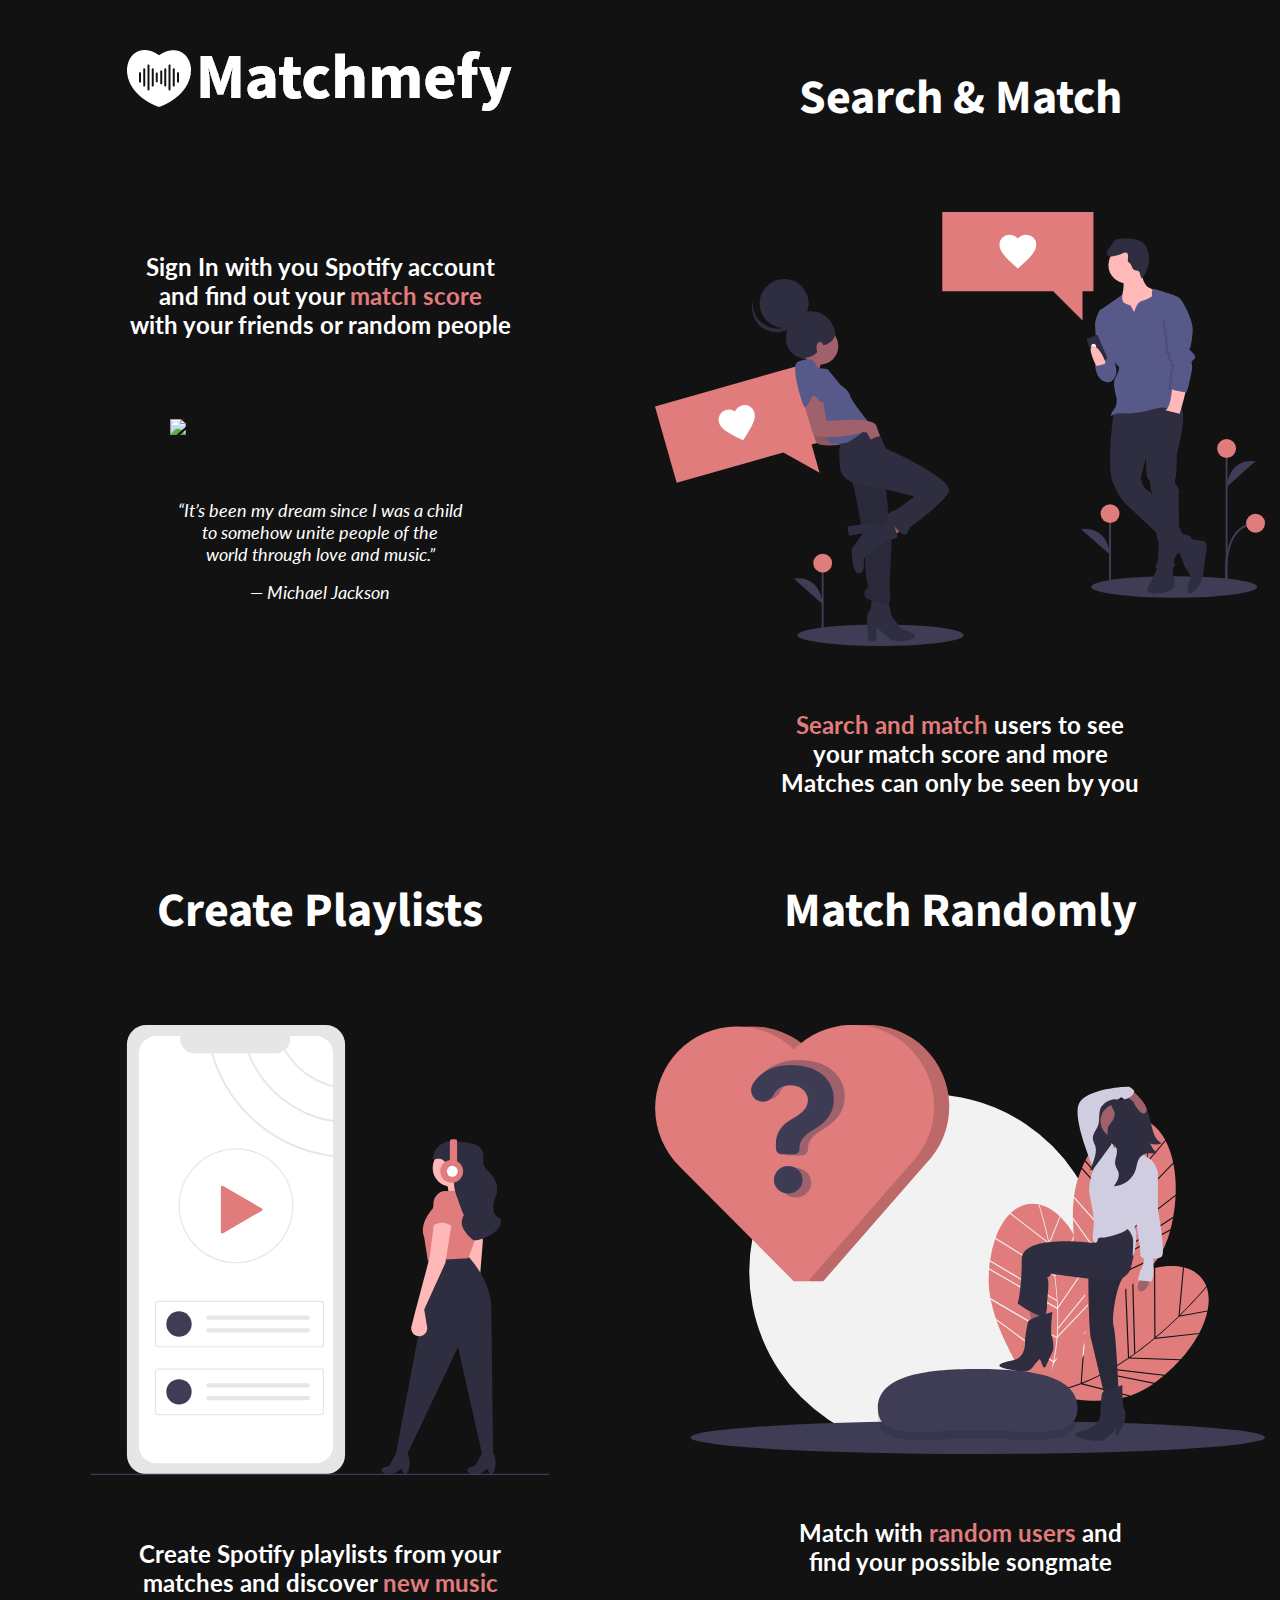
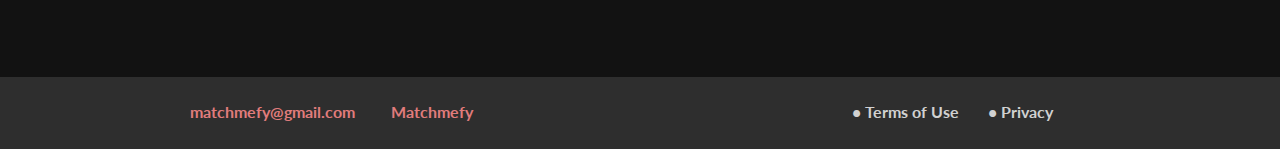
==== index.html @ de3789ec "Update index.html" ====
<!doctype html>
<html lang="en">
  <head>

    <script src="https://cmp.osano.com/Azyw3CSBMFW1b2fFB/d26f87c7-0325-4d3c-9d11-4f03127dcd93/osano.js"></script>

    <!-- Global site tag (gtag.js) - Google Analytics -->
    <script async src="https://www.googletagmanager.com/gtag/js?id=UA-178747788-1"></script>
    <script>
      window.dataLayer = window.dataLayer || [];
      function gtag(){dataLayer.push(arguments);}
      gtag('js', new Date());
      gtag('config', 'UA-178747788-1');
    </script>
    
    <!-- Required meta tags -->
    <meta charset="utf-8">
    <meta name="viewport" content="width=device-width, initial-scale=1, shrink-to-fit=no">
    
    <!-- Matchmefy style -->
    <link rel="stylesheet" href="styles.css">

    <script src="https://kit.fontawesome.com/d552808d0b.js" crossorigin="anonymous"></script>

    <link href="https://fonts.googleapis.com/css2?family=Source+Sans+Pro:wght@700&display=swap" rel="stylesheet">
    <link href="https://fonts.googleapis.com/css2?family=Lato:wght@700&display=swap" rel="stylesheet">

    <!-- Bootstrap CSS -->
    <link rel="stylesheet" href="https://stackpath.bootstrapcdn.com/bootstrap/4.5.2/css/bootstrap.min.css" integrity="sha384-JcKb8q3iqJ61gNV9KGb8thSsNjpSL0n8PARn9HuZOnIxN0hoP+VmmDGMN5t9UJ0Z" crossorigin="anonymous">
  </head>
  <body class="mainBody">   

    <div class="container-fluid">
        <div class="row">
            <div class="col-md-6 topPaddingSmall">
                <a href="#">
                    <img class="center-block" src="assets/Logo.png" alt="logo">
                </a>
                <p class="normalText topPaddingBig">
                    Sign In with you Spotify account<br>and find out your <span class="redSpan">match score </span> <br> with your friends or random people
                </p>
                <img class="topPadding center-block" style="width: 300px;" src="https://play.google.com/intl/en_us/badges/images/generic/en-play-badge.png">
                <p class="quoteText topPadding">“It’s been my dream since I was a child<br>to somehow unite people of the<br>world through love and music.”</p>
                <p class="quoteText">— Michael Jackson</p>
            </div>

            <div class="col-md-6 topPadding">
                <p class="titleText">
                    Search & Match
                </p>
                <img class="topPadding center-block" src="assets/search_match.svg"/>
                <p class="normalText topPadding">
                    <span class="redSpan">Search and match</span> users to see<br>your match score and more<br>Matches can only be seen by you
                </p>
            </div>

            <div class="col-md-6 topPadding bottomPadding">
                <p class="titleText">
                    Create Playlists
                </p>
                <img class="topPadding center-block" src="assets/create_playlists.svg"/>
                <p class="normalText topPadding">
                    Create Spotify playlists from your<br>matches and discover <span class="redSpan">new music</span>
                </p>
            </div>

            <div class="col-md-6 topPadding bottomPadding">
                <p class="titleText">
                    Match Randomly
                </p>
                <img class="topPadding center-block" src="assets/match_random.svg"/>
                <p class="normalText topPadding">
                    Match with <span class="redSpan">random users</span> and<br>find your possible songmate
                </p>
            </div>

            <div class="col-md-12 footer">
                <div class="col-md-6 textCenter">
                    <div class="col-md-3"></div>
                    <i class="far fa-envelope"></i><a class="footerText footerTextRightMargin" href="mailto:matchmefy@gmail.com">matchmefy@gmail.com</a>
                    <i class="fab fa-github"></i><a class="footerText" href="https://github.com/GhimpuLucianEduard">Matchmefy</a>
                </div>
                <div class="col-md-6 textCenter">
                    <a class="footerTextGray footerTextRightMargin" href="mailto:matchmefy@gmail.com">• Terms of Use</a>
                    <a class="footerTextGray" href="https://github.com/GhimpuLucianEduard">• Privacy</a>
                </div>
            </div>
        </div>
    </div>

    <script src="https://code.jquery.com/jquery-3.5.1.slim.min.js" integrity="sha384-DfXdz2htPH0lsSSs5nCTpuj/zy4C+OGpamoFVy38MVBnE+IbbVYUew+OrCXaRkfj" crossorigin="anonymous"></script>
    <script src="https://cdn.jsdelivr.net/npm/popper.js@1.16.1/dist/umd/popper.min.js" integrity="sha384-9/reFTGAW83EW2RDu2S0VKaIzap3H66lZH81PoYlFhbGU+6BZp6G7niu735Sk7lN" crossorigin="anonymous"></script>
    <script src="https://stackpath.bootstrapcdn.com/bootstrap/4.5.2/js/bootstrap.min.js" integrity="sha384-B4gt1jrGC7Jh4AgTPSdUtOBvfO8shuf57BaghqFfPlYxofvL8/KUEfYiJOMMV+rV" crossorigin="anonymous"></script>
  </body>
</html>
---- styles.css ----
:root {
    --bg-black: #121212;
    --pastel-red: #E07C7C;
    --pure-white: #FFFFFF;
    --footer-grey: #2E2E2E;
    --footer-text-grey: #D1D1D1;
}
/* Meta */

img {
    max-width: 100%;
    height: auto;
}

i {
    color: var(--pure-white);
    margin-right: 8px;
}

.mainBody {
    background-color: var(--bg-black);
}

.center-block {
    margin-left:auto;
    margin-right:auto;
    display:block;
}

.textCenter {
    text-align: center;
}

.footer {
    background-color: var(--footer-grey);
    padding-top: 24px;
    padding-bottom: 24px;
    margin: 0px;
    padding-right: 0px;
    padding-left: 0px;
    display: flex;
    align-items: center;
}

/* Texts */

.titleText {
    font-family: 'Source Sans Pro', sans-serif;
    color: var(--pure-white);
    text-align: center;
    font: normal normal bold 48px Source Sans Pro;
}

.normalText {
    font-family: 'Lato', sans-serif;
    color: var(--pure-white);
    text-align: center;
    font: normal normal bold 24px Lato;
}

.quoteText {
    font-family: 'Lato', sans-serif;
    color: var(--pure-white);
    text-align: center;
    font: normal normal italic 18px Lato;
}

.footerText {
    color: var(--pastel-red);
    font: normal normal bold 16px Lato;
    text-decoration:none;
}

.footerText:hover {
    color: var(--pastel-red);
}

.footerTextGray {
    color: var(--footer-text-grey);
    font: normal normal bold 16px Lato;
    text-decoration:none;
}

.footerTextGray:hover {
    color: var(--footer-text-grey);
}

.redSpan {
    color: var(--pastel-red);
}

/* Paddings */

.topPaddingSmall {
    padding-top: 32px;
}

.topPadding {
    padding-top: 64px
}

.topPaddingBig {
    padding-top: 128px
}

.bottomPadding {
    padding-bottom: 64px;
}

.footerTextRightMargin {
    margin-right: 24px;
}


@media only screen and (max-width: 600px) {
    /* Texts */
    
    .titleText {
        font-family: 'Source Sans Pro', sans-serif;
        color: var(--pure-white);
        text-align: center;
        font: normal normal bold 36px Source Sans Pro;
    }
    
    .normalText {
        font-family: 'Lato', sans-serif;
        color: var(--pure-white);
        text-align: center;
        font: normal normal bold 20px Lato;
    }
    
    .quoteText {
        font-family: 'Lato', sans-serif;
        color: var(--pure-white);
        text-align: center;
        font: normal normal italic 14px Lato;
    }
    
    .footerText {
        color: var(--pastel-red);
        font: normal normal bold 10px Lato;
        text-decoration:none;
    }
    
    .footerTextGray {
        color: var(--footer-text-grey);
        font: normal normal bold 10px Lato;
        text-decoration:none;
    }
    
    /* Paddings */
    
    .topPaddingSmall {
        padding-top: 16px;
    }
    
    .topPadding {
        padding-top: 32px
    }
    
    .topPaddingBig {
        padding-top: 64px
    }
    
    .bottomPadding {
        padding-bottom: 32px;
    }
}
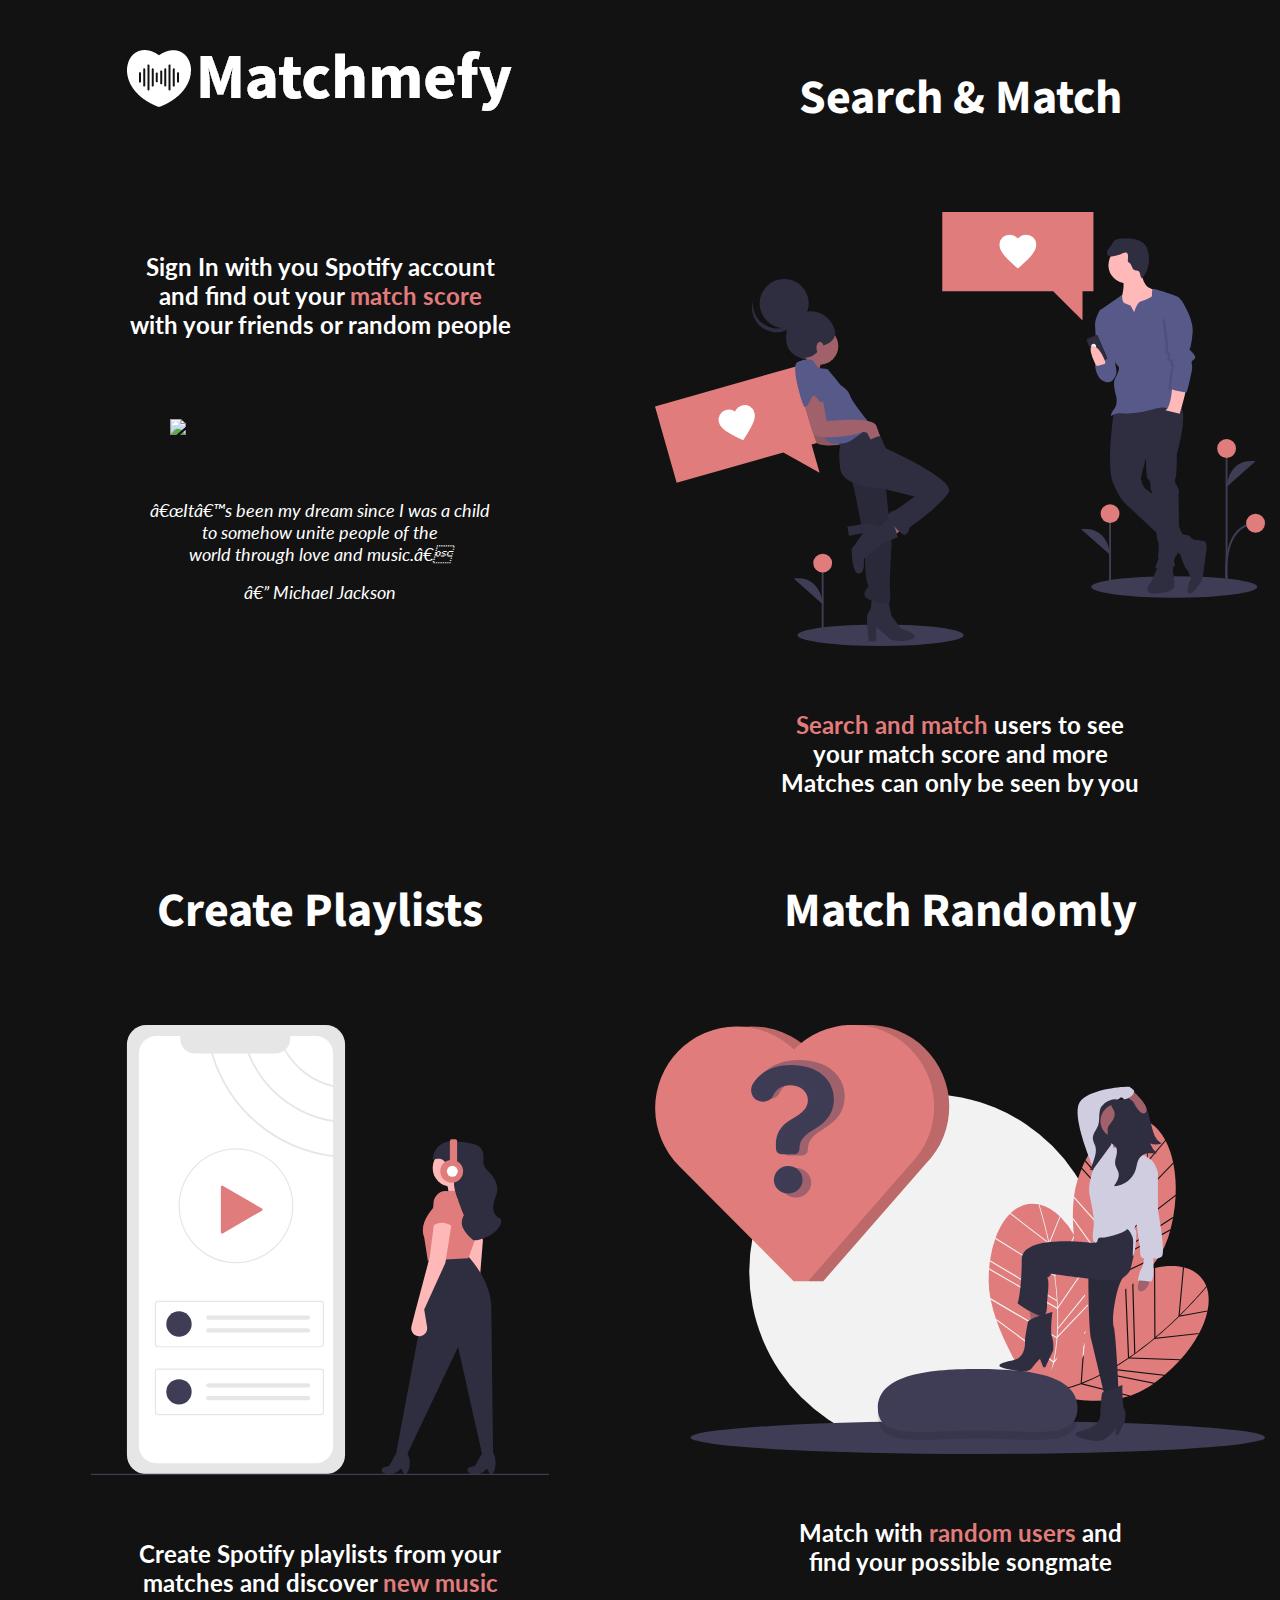
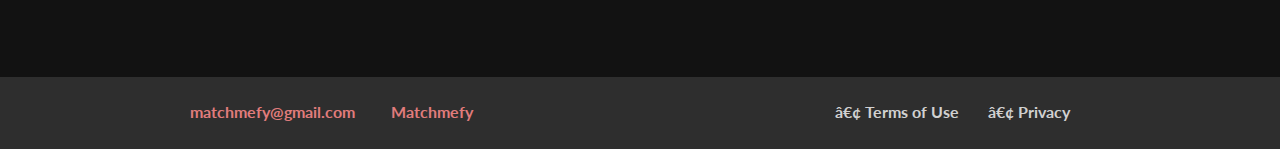
==== commit 3f9f4275: "Update index.html" ====
--- a/index.html
+++ b/index.html
@@ -1,22 +1,37 @@
 <!doctype html>
 <html lang="en">
-  <head>
 
-    <script src="https://cmp.osano.com/Azyw3CSBMFW1b2fFB/d26f87c7-0325-4d3c-9d11-4f03127dcd93/osano.js"></script>
+<head>
+        <!-- Start cookieyes banner -->
+        <script id="cookieyes" type="text/javascript" src="https://cdn-cookieyes.com/client_data/d0347f3e64ebb16a2ac24c27.js"></script>
+        <!-- End cookieyes banner --> 
+    <!-- Cookie Consent by https://www.FreePrivacyPolicy.com -->
+    <script type="text/javascript"
+        src="//www.freeprivacypolicy.com/public/cookie-consent/3.1.0/cookie-consent.js"></script>
+    <script type="text/javascript">
+        document.addEventListener('DOMContentLoaded', function () {
+            cookieconsent.run({ "notice_banner_type": "headline", "consent_type": "express", "palette": "dark", "language": "en", "website_name": "Matchmefy" });
+        });
+    </script>
 
-    <!-- Global site tag (gtag.js) - Google Analytics -->
-    <script async src="https://www.googletagmanager.com/gtag/js?id=UA-178747788-1"></script>
-    <script>
+    <!-- Google Analytics -->
+    <script type="text/plain" cookie-consent="tracking" async
+        src="https://www.googletagmanager.com/gtag/js?id=UA-178747788-1"></script>
+    <script type="text/plain" cookie-consent="tracking">
       window.dataLayer = window.dataLayer || [];
       function gtag(){dataLayer.push(arguments);}
       gtag('js', new Date());
       gtag('config', 'UA-178747788-1');
     </script>
-    
+    <!-- end of Google Analytics-->
+
+    <noscript>Cookie Consent by <a href="https://www.FreePrivacyPolicy.com/free-cookie-consent/"
+            rel="nofollow noopener">FreePrivacyPolicy.com</a></noscript>
+    <!-- End Cookie Consent -->
     <!-- Required meta tags -->
     <meta charset="utf-8">
     <meta name="viewport" content="width=device-width, initial-scale=1, shrink-to-fit=no">
-    
+
     <!-- Matchmefy style -->
     <link rel="stylesheet" href="styles.css">
 
@@ -26,9 +41,11 @@
     <link href="https://fonts.googleapis.com/css2?family=Lato:wght@700&display=swap" rel="stylesheet">
 
     <!-- Bootstrap CSS -->
-    <link rel="stylesheet" href="https://stackpath.bootstrapcdn.com/bootstrap/4.5.2/css/bootstrap.min.css" integrity="sha384-JcKb8q3iqJ61gNV9KGb8thSsNjpSL0n8PARn9HuZOnIxN0hoP+VmmDGMN5t9UJ0Z" crossorigin="anonymous">
-  </head>
-  <body class="mainBody">   
+    <link rel="stylesheet" href="https://stackpath.bootstrapcdn.com/bootstrap/4.5.2/css/bootstrap.min.css"
+        integrity="sha384-JcKb8q3iqJ61gNV9KGb8thSsNjpSL0n8PARn9HuZOnIxN0hoP+VmmDGMN5t9UJ0Z" crossorigin="anonymous">
+</head>
+
+<body class="mainBody">
 
     <div class="container-fluid">
         <div class="row">
@@ -37,10 +54,13 @@
                     <img class="center-block" src="assets/Logo.png" alt="logo">
                 </a>
                 <p class="normalText topPaddingBig">
-                    Sign In with you Spotify account<br>and find out your <span class="redSpan">match score </span> <br> with your friends or random people
+                    Sign In with you Spotify account<br>and find out your <span class="redSpan">match score </span> <br>
+                    with your friends or random people
                 </p>
-                <img class="topPadding center-block" style="width: 300px;" src="https://play.google.com/intl/en_us/badges/images/generic/en-play-badge.png">
-                <p class="quoteText topPadding">“It’s been my dream since I was a child<br>to somehow unite people of the<br>world through love and music.”</p>
+                <img class="topPadding center-block" style="width: 300px;"
+                    src="https://play.google.com/intl/en_us/badges/images/generic/en-play-badge.png">
+                <p class="quoteText topPadding">“It’s been my dream since I was a child<br>to somehow unite people of
+                    the<br>world through love and music.”</p>
                 <p class="quoteText">— Michael Jackson</p>
             </div>
 
@@ -48,9 +68,10 @@
                 <p class="titleText">
                     Search & Match
                 </p>
-                <img class="topPadding center-block" src="assets/search_match.svg"/>
+                <img class="topPadding center-block" src="assets/search_match.svg" />
                 <p class="normalText topPadding">
-                    <span class="redSpan">Search and match</span> users to see<br>your match score and more<br>Matches can only be seen by you
+                    <span class="redSpan">Search and match</span> users to see<br>your match score and more<br>Matches
+                    can only be seen by you
                 </p>
             </div>
 
@@ -58,7 +79,7 @@
                 <p class="titleText">
                     Create Playlists
                 </p>
-                <img class="topPadding center-block" src="assets/create_playlists.svg"/>
+                <img class="topPadding center-block" src="assets/create_playlists.svg" />
                 <p class="normalText topPadding">
                     Create Spotify playlists from your<br>matches and discover <span class="redSpan">new music</span>
                 </p>
@@ -68,7 +89,7 @@
                 <p class="titleText">
                     Match Randomly
                 </p>
-                <img class="topPadding center-block" src="assets/match_random.svg"/>
+                <img class="topPadding center-block" src="assets/match_random.svg" />
                 <p class="normalText topPadding">
                     Match with <span class="redSpan">random users</span> and<br>find your possible songmate
                 </p>
@@ -77,8 +98,10 @@
             <div class="col-md-12 footer">
                 <div class="col-md-6 textCenter">
                     <div class="col-md-3"></div>
-                    <i class="far fa-envelope"></i><a class="footerText footerTextRightMargin" href="mailto:matchmefy@gmail.com">matchmefy@gmail.com</a>
-                    <i class="fab fa-github"></i><a class="footerText" href="https://github.com/GhimpuLucianEduard">Matchmefy</a>
+                    <i class="far fa-envelope"></i><a class="footerText footerTextRightMargin"
+                        href="mailto:matchmefy@gmail.com">matchmefy@gmail.com</a>
+                    <i class="fab fa-github"></i><a class="footerText"
+                        href="https://github.com/GhimpuLucianEduard">Matchmefy</a>
                 </div>
                 <div class="col-md-6 textCenter">
                     <a class="footerTextGray footerTextRightMargin" href="mailto:matchmefy@gmail.com">• Terms of Use</a>
@@ -88,8 +111,15 @@
         </div>
     </div>
 
-    <script src="https://code.jquery.com/jquery-3.5.1.slim.min.js" integrity="sha384-DfXdz2htPH0lsSSs5nCTpuj/zy4C+OGpamoFVy38MVBnE+IbbVYUew+OrCXaRkfj" crossorigin="anonymous"></script>
-    <script src="https://cdn.jsdelivr.net/npm/popper.js@1.16.1/dist/umd/popper.min.js" integrity="sha384-9/reFTGAW83EW2RDu2S0VKaIzap3H66lZH81PoYlFhbGU+6BZp6G7niu735Sk7lN" crossorigin="anonymous"></script>
-    <script src="https://stackpath.bootstrapcdn.com/bootstrap/4.5.2/js/bootstrap.min.js" integrity="sha384-B4gt1jrGC7Jh4AgTPSdUtOBvfO8shuf57BaghqFfPlYxofvL8/KUEfYiJOMMV+rV" crossorigin="anonymous"></script>
-  </body>
-</html>
+    <script src="https://code.jquery.com/jquery-3.5.1.slim.min.js"
+        integrity="sha384-DfXdz2htPH0lsSSs5nCTpuj/zy4C+OGpamoFVy38MVBnE+IbbVYUew+OrCXaRkfj"
+        crossorigin="anonymous"></script>
+    <script src="https://cdn.jsdelivr.net/npm/popper.js@1.16.1/dist/umd/popper.min.js"
+        integrity="sha384-9/reFTGAW83EW2RDu2S0VKaIzap3H66lZH81PoYlFhbGU+6BZp6G7niu735Sk7lN"
+        crossorigin="anonymous"></script>
+    <script src="https://stackpath.bootstrapcdn.com/bootstrap/4.5.2/js/bootstrap.min.js"
+        integrity="sha384-B4gt1jrGC7Jh4AgTPSdUtOBvfO8shuf57BaghqFfPlYxofvL8/KUEfYiJOMMV+rV"
+        crossorigin="anonymous"></script>
+</body>
+
+</html>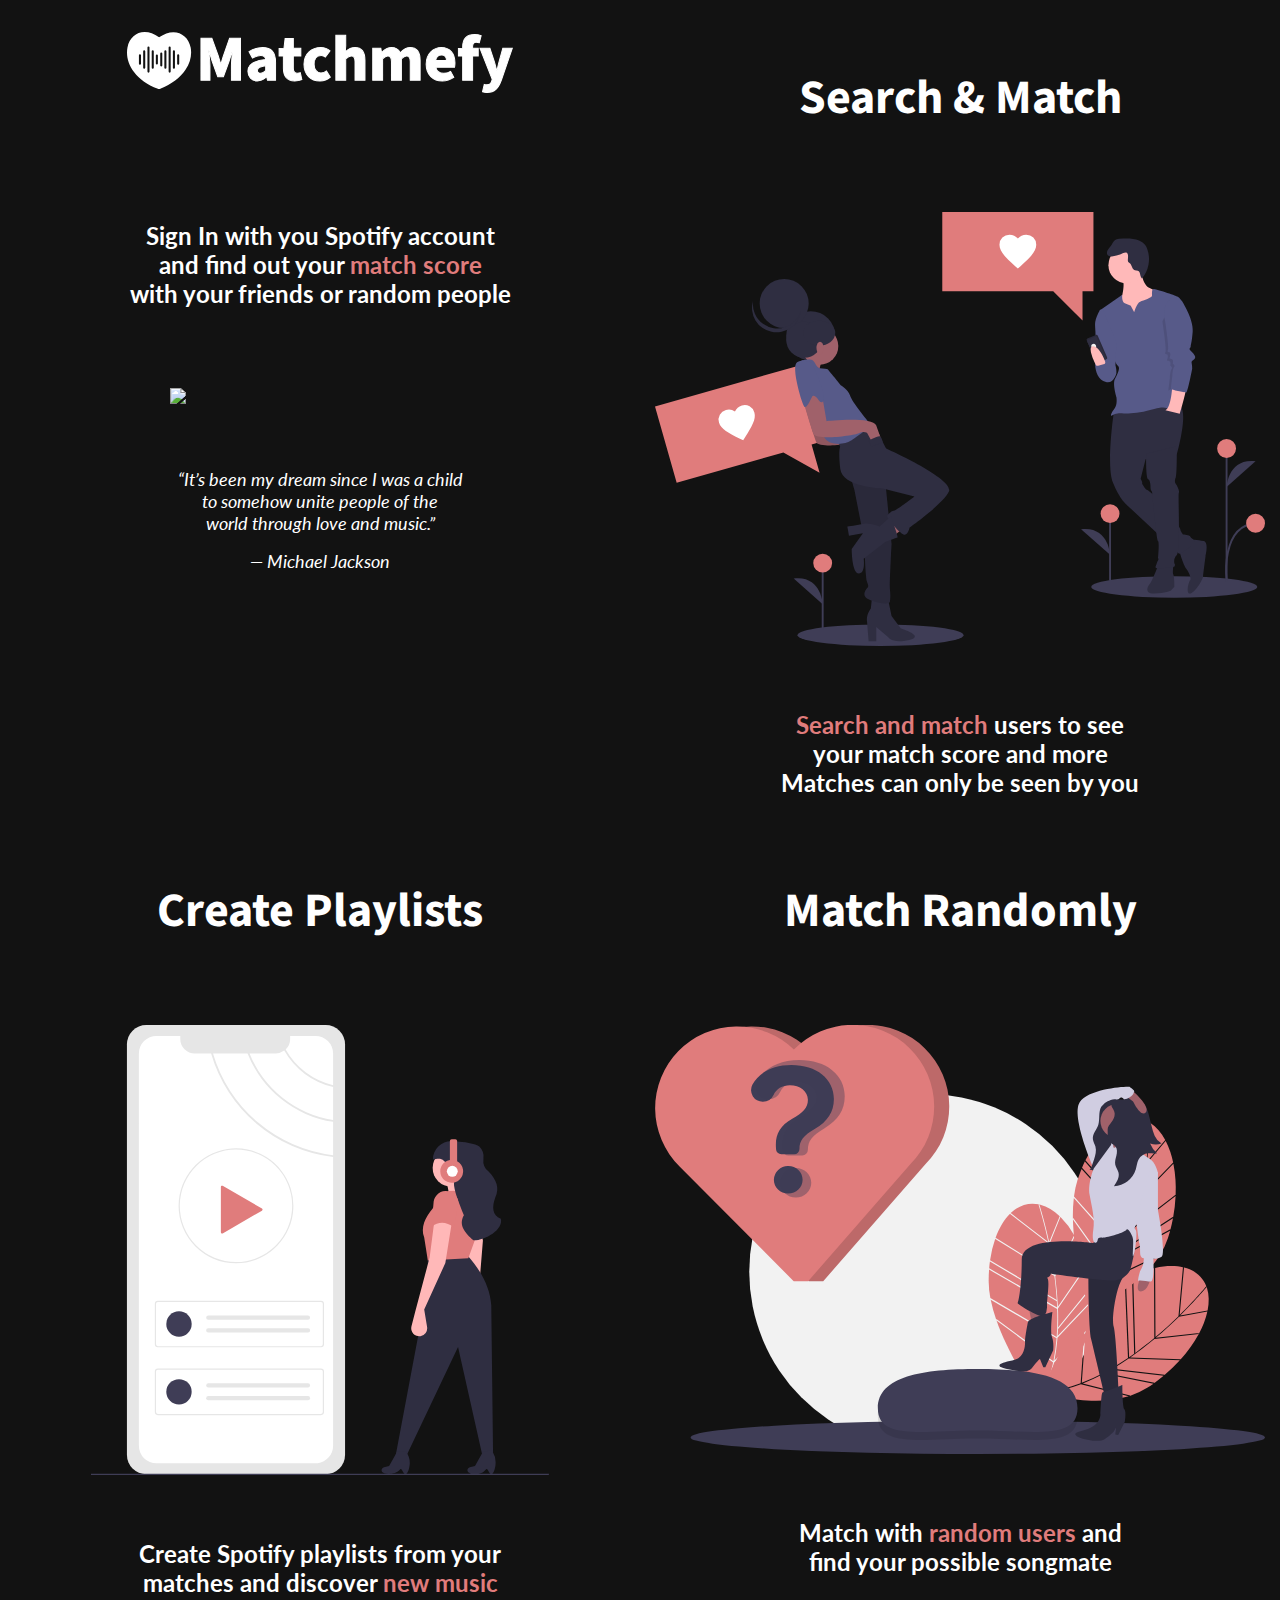
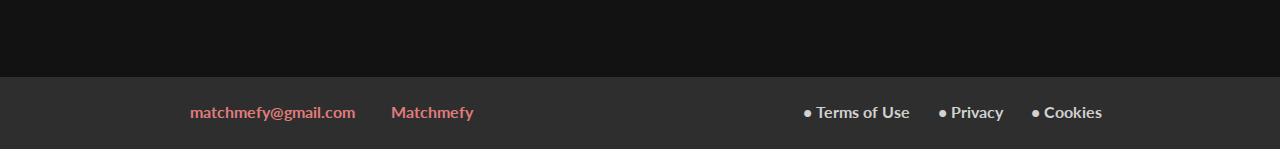
==== commit 151381d9: "cookies + policies" ====
--- a/index.html
+++ b/index.html
@@ -2,32 +2,17 @@
 <html lang="en">
 
 <head>
-        <!-- Start cookieyes banner -->
-        <script id="cookieyes" type="text/javascript" src="https://cdn-cookieyes.com/client_data/d0347f3e64ebb16a2ac24c27.js"></script>
-        <!-- End cookieyes banner --> 
-    <!-- Cookie Consent by https://www.FreePrivacyPolicy.com -->
-    <script type="text/javascript"
-        src="//www.freeprivacypolicy.com/public/cookie-consent/3.1.0/cookie-consent.js"></script>
-    <script type="text/javascript">
-        document.addEventListener('DOMContentLoaded', function () {
-            cookieconsent.run({ "notice_banner_type": "headline", "consent_type": "express", "palette": "dark", "language": "en", "website_name": "Matchmefy" });
-        });
+
+    <!-- Google Analytics -->
+    <script async src="https://www.googletagmanager.com/gtag/js?id=UA-178747788-1"></script>
+    <script>
+        gtagId = 'UA-178747788-1';
+        window['ga-disable-' + gtagId] = true;
+        window.dataLayer = window.dataLayer || [];
+        function gtag() { dataLayer.push(arguments); }
+        gtag('js', new Date());
     </script>
 
-    <!-- Google Analytics -->
-    <script type="text/plain" cookie-consent="tracking" async
-        src="https://www.googletagmanager.com/gtag/js?id=UA-178747788-1"></script>
-    <script type="text/plain" cookie-consent="tracking">
-      window.dataLayer = window.dataLayer || [];
-      function gtag(){dataLayer.push(arguments);}
-      gtag('js', new Date());
-      gtag('config', 'UA-178747788-1');
-    </script>
-    <!-- end of Google Analytics-->
-
-    <noscript>Cookie Consent by <a href="https://www.FreePrivacyPolicy.com/free-cookie-consent/"
-            rel="nofollow noopener">FreePrivacyPolicy.com</a></noscript>
-    <!-- End Cookie Consent -->
     <!-- Required meta tags -->
     <meta charset="utf-8">
     <meta name="viewport" content="width=device-width, initial-scale=1, shrink-to-fit=no">
@@ -35,10 +20,19 @@
     <!-- Matchmefy style -->
     <link rel="stylesheet" href="styles.css">
 
+    <!-- jquery -->
+    <script src="https://code.jquery.com/jquery-3.5.1.slim.min.js"
+        integrity="sha384-DfXdz2htPH0lsSSs5nCTpuj/zy4C+OGpamoFVy38MVBnE+IbbVYUew+OrCXaRkfj"
+        crossorigin="anonymous"></script>
+
+    <!-- Matchmefy script -->
+    <script src="script.js?1500"></script>
+    
+    <!-- fonts -->
     <script src="https://kit.fontawesome.com/d552808d0b.js" crossorigin="anonymous"></script>
-
     <link href="https://fonts.googleapis.com/css2?family=Source+Sans+Pro:wght@700&display=swap" rel="stylesheet">
     <link href="https://fonts.googleapis.com/css2?family=Lato:wght@700&display=swap" rel="stylesheet">
+    <link href="https://fonts.googleapis.com/css2?family=Lato&display=swap" rel="stylesheet">
 
     <!-- Bootstrap CSS -->
     <link rel="stylesheet" href="https://stackpath.bootstrapcdn.com/bootstrap/4.5.2/css/bootstrap.min.css"
@@ -47,17 +41,28 @@
 
 <body class="mainBody">
 
+    <div id="cookieBanner" class="alert fade cookieBanner fixed-top" role="alert">
+        <span class="cookieBannerText">We use cookies to optimize site functionality and give you the best possible
+            experience <a href="#" class="cookieBannerLink">Learn more</a> </span>
+        <div class="float-right">
+            <button id="reject" type="button" data-dismiss="alert"
+                class="btn btn-flat cookieBannerReject btn-sm">Reject</button>
+            <button id="accept" type="button" data-dismiss="alert"
+                class="btn btn-primary cookieBannerAccept btn-sm">Accept</button>
+        </div>
+    </div>
+
     <div class="container-fluid">
         <div class="row">
             <div class="col-md-6 topPaddingSmall">
                 <a href="#">
-                    <img class="center-block" src="assets/Logo.png" alt="logo">
+                    <img class="center-block" src="assets/Logo_svg.svg" alt="logo">
                 </a>
                 <p class="normalText topPaddingBig">
                     Sign In with you Spotify account<br>and find out your <span class="redSpan">match score </span> <br>
                     with your friends or random people
                 </p>
-                <img class="topPadding center-block" style="width: 300px;"
+                <img id="googlePlay" class="topPadding center-block" style="width: 300px;"
                     src="https://play.google.com/intl/en_us/badges/images/generic/en-play-badge.png">
                 <p class="quoteText topPadding">“It’s been my dream since I was a child<br>to somehow unite people of
                     the<br>world through love and music.”</p>
@@ -97,23 +102,21 @@
 
             <div class="col-md-12 footer">
                 <div class="col-md-6 textCenter">
-                    <div class="col-md-3"></div>
-                    <i class="far fa-envelope"></i><a class="footerText footerTextRightMargin"
-                        href="mailto:matchmefy@gmail.com">matchmefy@gmail.com</a>
-                    <i class="fab fa-github"></i><a class="footerText"
-                        href="https://github.com/GhimpuLucianEduard">Matchmefy</a>
+                    <div class="col-md-3 "></div>
+                    <a class="footerText footerTextRightMargin noWrap"
+                        href="mailto:matchmefy@gmail.com"><i class="far fa-envelope"></i> matchmefy@gmail.com</a>
+                    <a class="footerText noWrap" 
+                        href="https://github.com/GhimpuLucianEduard"><i class="fab fa-github"></i>Matchmefy</a>
                 </div>
                 <div class="col-md-6 textCenter">
-                    <a class="footerTextGray footerTextRightMargin" href="mailto:matchmefy@gmail.com">• Terms of Use</a>
-                    <a class="footerTextGray" href="https://github.com/GhimpuLucianEduard">• Privacy</a>
+                    <a class="footerTextGray footerTextRightMargin noWrap" href="web-terms.html">• Terms of Use</a>
+                    <a class="footerTextGray footerTextRightMargin noWrap" href="web-privacy.html">• Privacy</a>
+                    <a class="footerTextGray noWrap" href="web-cookies.html">• Cookies</a>
                 </div>
             </div>
         </div>
     </div>
 
-    <script src="https://code.jquery.com/jquery-3.5.1.slim.min.js"
-        integrity="sha384-DfXdz2htPH0lsSSs5nCTpuj/zy4C+OGpamoFVy38MVBnE+IbbVYUew+OrCXaRkfj"
-        crossorigin="anonymous"></script>
     <script src="https://cdn.jsdelivr.net/npm/popper.js@1.16.1/dist/umd/popper.min.js"
         integrity="sha384-9/reFTGAW83EW2RDu2S0VKaIzap3H66lZH81PoYlFhbGU+6BZp6G7niu735Sk7lN"
         crossorigin="anonymous"></script>
--- a/styles.css
+++ b/styles.css
@@ -42,10 +42,22 @@
     align-items: center;
 }
 
+.btn {
+    font: normal normal normal 16px Lato;
+}
+
+.btn:focus, .btn:active {
+    outline: none !important;
+    box-shadow: none !important;
+}
+
+ul li {
+    display:inline;
+}
+
 /* Texts */
 
 .titleText {
-    font-family: 'Source Sans Pro', sans-serif;
     color: var(--pure-white);
     text-align: center;
     font: normal normal bold 48px Source Sans Pro;
@@ -89,6 +101,44 @@
     color: var(--pastel-red);
 }
 
+.noWrap {
+    white-space: nowrap;
+    float: none;
+}
+
+/* Cookie banner */
+
+.cookieBanner {
+    background-color: var(--footer-grey);
+}
+
+.cookieBannerText {
+    color: var(--pure-white);
+    font: normal normal normal 16px Lato;
+    text-decoration:none;
+}
+
+.cookieBannerLink {
+    color: var(--pastel-red);
+    font: normal normal bold 16px Lato;
+    text-decoration:none;
+}
+
+.cookieBannerLink:hover {
+    color: var(--pastel-red);
+}
+
+.cookieBannerAccept {
+    background-color: var(--pastel-red) !important;
+    outline-color: var(--pastel-red) !important;
+    border-color: var(--pastel-red) !important;
+}
+
+.cookieBannerReject {
+    color: var(--pure-white) !important;
+    margin-right: 12px;
+}
+
 /* Paddings */
 
 .topPaddingSmall {
@@ -113,6 +163,13 @@
 
 
 @media only screen and (max-width: 600px) {
+    /* Meta */
+
+    .btn {
+        font: normal normal normal 10px Lato;
+        font-size: 10px !important;
+    }
+
     /* Texts */
     
     .titleText {
@@ -147,6 +204,29 @@
         font: normal normal bold 10px Lato;
         text-decoration:none;
     }
+
+    /* Cookie banner */
+
+    .cookieBannerText {
+        color: var(--pure-white);
+        font: normal normal bold 10px Lato;
+        text-decoration:none;
+    }
+
+    .cookieBannerLink {
+        color: var(--pastel-red);
+        font: normal normal bold 10px Lato;
+        text-decoration:none;
+    }
+    
+    .cookieBannerLink:hover {
+        color: var(--pastel-red);
+    }
+
+    .cookieBannerReject {
+        color: var(--pure-white) !important;
+        margin-right: 6px;
+    }    
     
     /* Paddings */
     
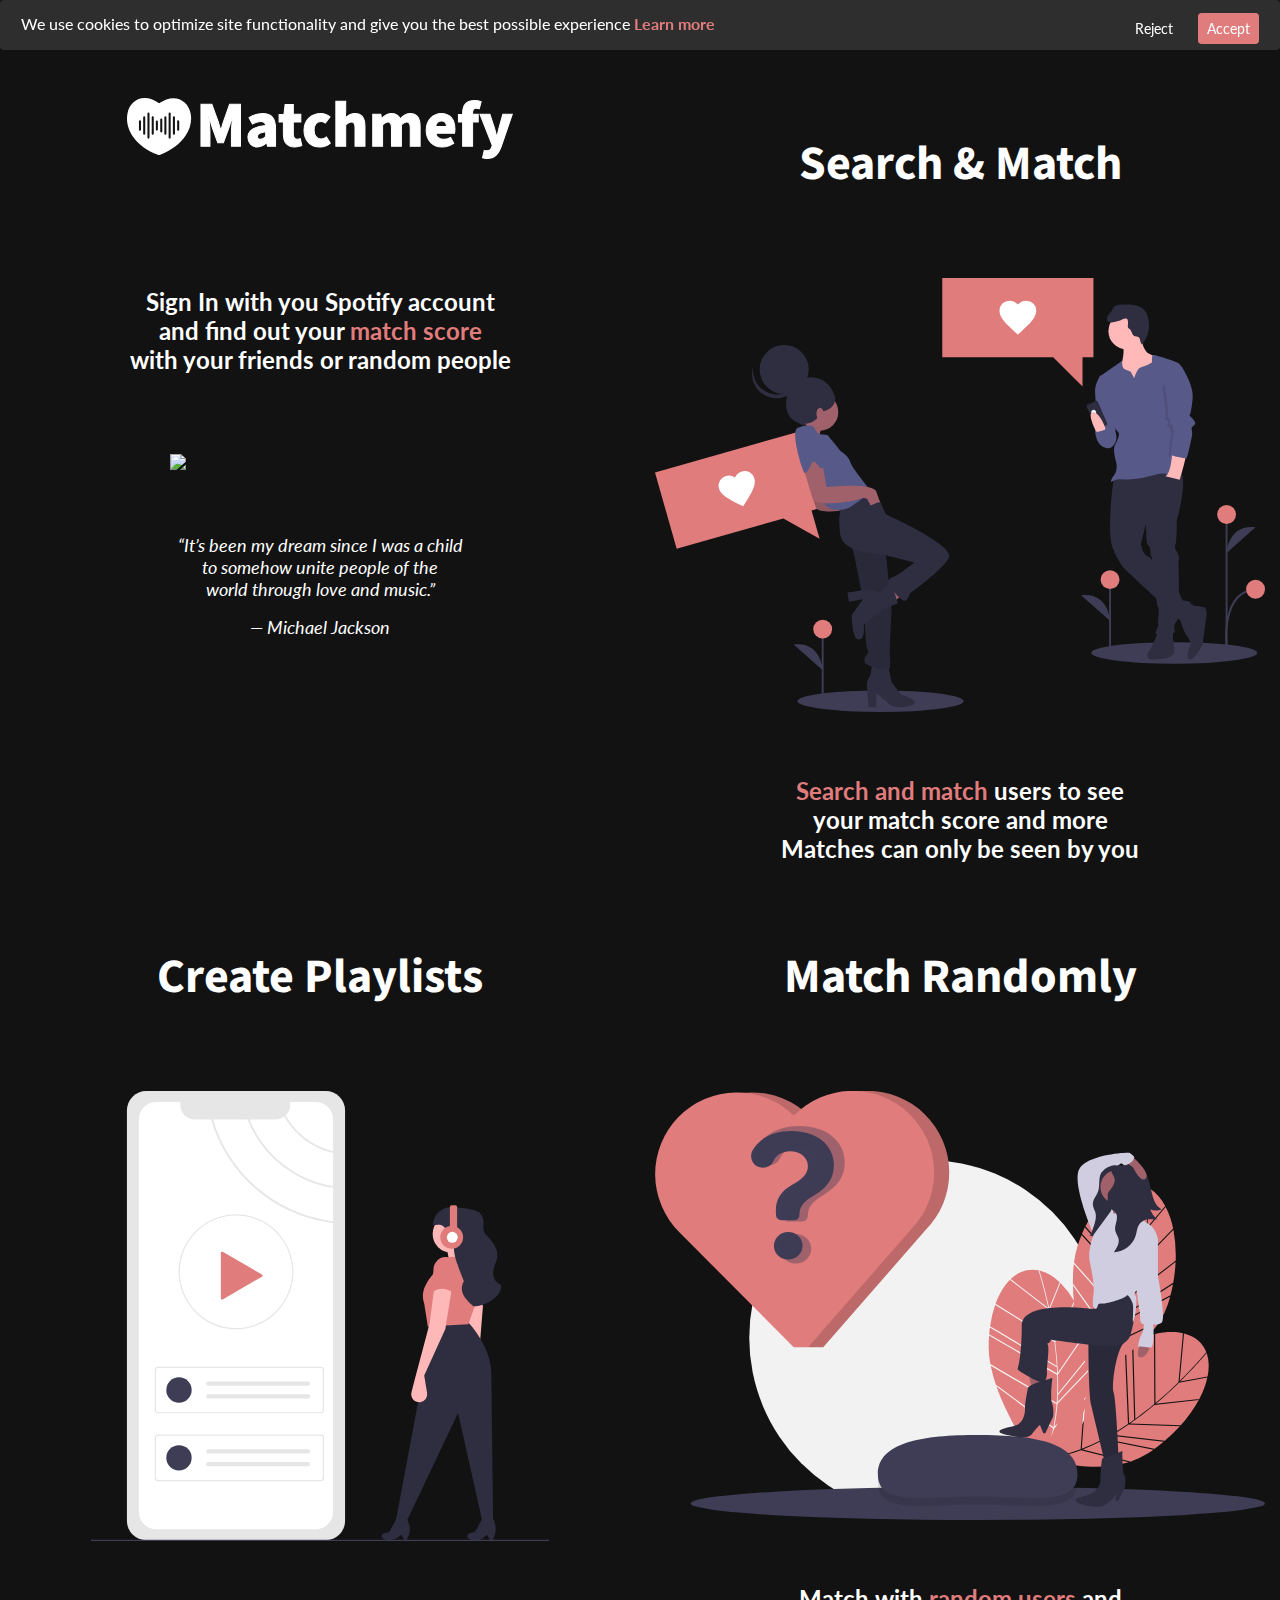
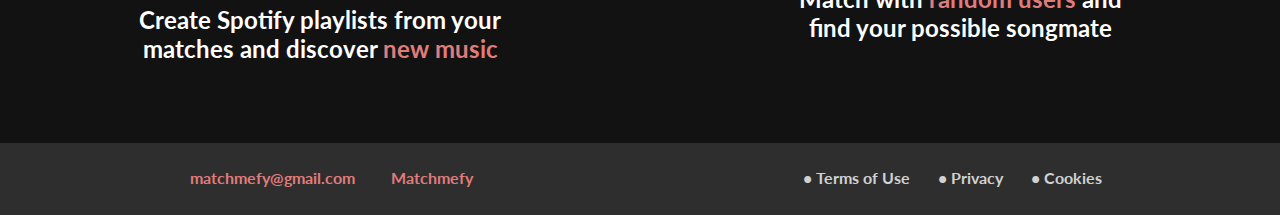
==== commit 8f46130e: "slide animation" ====
--- a/index.html
+++ b/index.html
@@ -21,9 +21,7 @@
     <link rel="stylesheet" href="styles.css">
 
     <!-- jquery -->
-    <script src="https://code.jquery.com/jquery-3.5.1.slim.min.js"
-        integrity="sha384-DfXdz2htPH0lsSSs5nCTpuj/zy4C+OGpamoFVy38MVBnE+IbbVYUew+OrCXaRkfj"
-        crossorigin="anonymous"></script>
+    <script src="https://ajax.googleapis.com/ajax/libs/jquery/3.5.1/jquery.min.js"></script>
 
     <!-- Matchmefy script -->
     <script src="script.js?1500"></script>
@@ -41,13 +39,13 @@
 
 <body class="mainBody">
 
-    <div id="cookieBanner" class="alert fade cookieBanner fixed-top" role="alert">
+    <div id="cookieBanner" class="alert cookieBanner sticky-top" role="alert">
         <span class="cookieBannerText">We use cookies to optimize site functionality and give you the best possible
-            experience <a href="#" class="cookieBannerLink">Learn more</a> </span>
+            experience <a href="web-cookies.html" class="cookieBannerLink">Learn more</a> </span>
         <div class="float-right">
-            <button id="reject" type="button" data-dismiss="alert"
+            <button id="reject" type="button" 
                 class="btn btn-flat cookieBannerReject btn-sm">Reject</button>
-            <button id="accept" type="button" data-dismiss="alert"
+            <button id="accept" type="button" 
                 class="btn btn-primary cookieBannerAccept btn-sm">Accept</button>
         </div>
     </div>
@@ -106,7 +104,7 @@
                     <a class="footerText footerTextRightMargin noWrap"
                         href="mailto:matchmefy@gmail.com"><i class="far fa-envelope"></i> matchmefy@gmail.com</a>
                     <a class="footerText noWrap" 
-                        href="https://github.com/GhimpuLucianEduard"><i class="fab fa-github"></i>Matchmefy</a>
+                        href="https://github.com/GhimpuLucianEduard/Matchmefy"><i class="fab fa-github"></i>Matchmefy</a>
                 </div>
                 <div class="col-md-6 textCenter">
                     <a class="footerTextGray footerTextRightMargin noWrap" href="web-terms.html">• Terms of Use</a>
--- a/styles.css
+++ b/styles.css
@@ -110,6 +110,7 @@
 
 .cookieBanner {
     background-color: var(--footer-grey);
+    display: none;
 }
 
 .cookieBannerText {
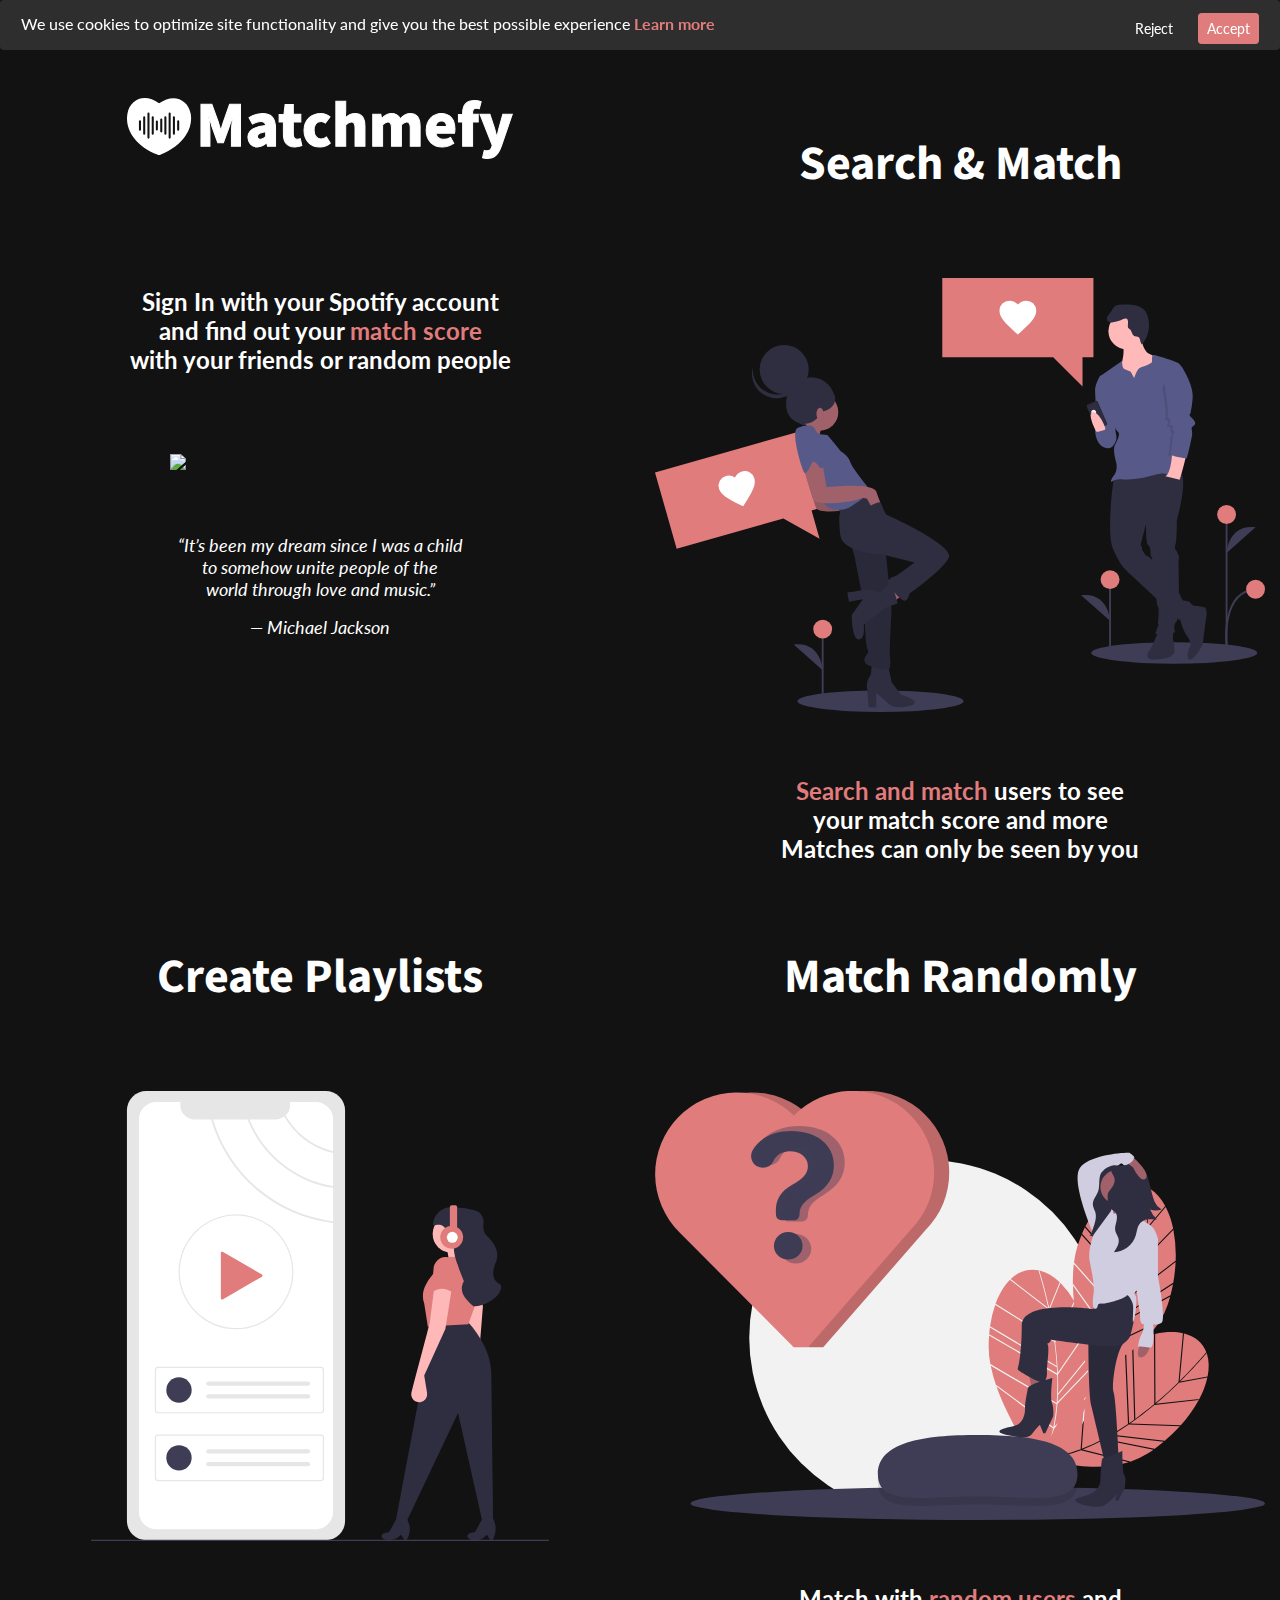
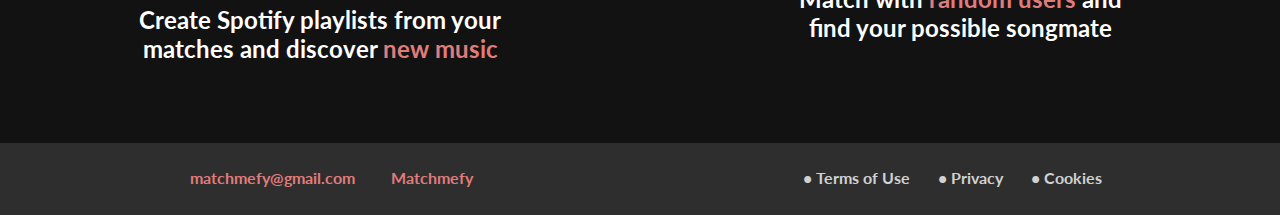
==== commit f9760309: "typo" ====
--- a/index.html
+++ b/index.html
@@ -2,7 +2,17 @@
 <html lang="en">
 
 <head>
-
+    <!-- Required meta tags -->
+    <meta charset="utf-8">
+    <meta name="viewport" content="width=device-width, initial-scale=1, shrink-to-fit=no">
+    <title>Matchmefy</title>
+    <link rel="apple-touch-icon" sizes="180x180" href="favicons/apple-touch-icon.png">
+    <link rel="icon" type="image/png" sizes="32x32" href="favicons/favicon-32x32.png">
+    <link rel="icon" type="image/png" sizes="16x16" href="favicons/favicon-16x16.png">
+    <link rel="manifest" href="favicons/site.webmanifest">
+    <link rel="mask-icon" href="favicons/safari-pinned-tab.svg" color="#121212">
+    <meta name="msapplication-TileColor" content="#ffffff">
+    <meta name="theme-color" content="#ffffff">
     <!-- Google Analytics -->
     <script async src="https://www.googletagmanager.com/gtag/js?id=UA-178747788-1"></script>
     <script>
@@ -13,10 +23,6 @@
         gtag('js', new Date());
     </script>
 
-    <!-- Required meta tags -->
-    <meta charset="utf-8">
-    <meta name="viewport" content="width=device-width, initial-scale=1, shrink-to-fit=no">
-
     <!-- Matchmefy style -->
     <link rel="stylesheet" href="styles.css">
 
@@ -25,7 +31,7 @@
 
     <!-- Matchmefy script -->
     <script src="script.js?1500"></script>
-    
+
     <!-- fonts -->
     <script src="https://kit.fontawesome.com/d552808d0b.js" crossorigin="anonymous"></script>
     <link href="https://fonts.googleapis.com/css2?family=Source+Sans+Pro:wght@700&display=swap" rel="stylesheet">
@@ -43,10 +49,8 @@
         <span class="cookieBannerText">We use cookies to optimize site functionality and give you the best possible
             experience <a href="web-cookies.html" class="cookieBannerLink">Learn more</a> </span>
         <div class="float-right">
-            <button id="reject" type="button" 
-                class="btn btn-flat cookieBannerReject btn-sm">Reject</button>
-            <button id="accept" type="button" 
-                class="btn btn-primary cookieBannerAccept btn-sm">Accept</button>
+            <button id="reject" type="button" class="btn btn-flat cookieBannerReject btn-sm">Reject</button>
+            <button id="accept" type="button" class="btn btn-primary cookieBannerAccept btn-sm">Accept</button>
         </div>
     </div>
 
@@ -57,7 +61,7 @@
                     <img class="center-block" src="assets/Logo_svg.svg" alt="logo">
                 </a>
                 <p class="normalText topPaddingBig">
-                    Sign In with you Spotify account<br>and find out your <span class="redSpan">match score </span> <br>
+                    Sign In with your Spotify account<br>and find out your <span class="redSpan">match score </span> <br>
                     with your friends or random people
                 </p>
                 <img id="googlePlay" class="topPadding center-block" style="width: 300px;"
@@ -101,10 +105,10 @@
             <div class="col-md-12 footer">
                 <div class="col-md-6 textCenter">
                     <div class="col-md-3 "></div>
-                    <a class="footerText footerTextRightMargin noWrap"
-                        href="mailto:matchmefy@gmail.com"><i class="far fa-envelope"></i> matchmefy@gmail.com</a>
-                    <a class="footerText noWrap" 
-                        href="https://github.com/GhimpuLucianEduard/Matchmefy"><i class="fab fa-github"></i>Matchmefy</a>
+                    <a class="footerText footerTextRightMargin noWrap" href="mailto:matchmefy@gmail.com"><i
+                            class="far fa-envelope"></i> matchmefy@gmail.com</a>
+                    <a class="footerText noWrap" href="https://github.com/GhimpuLucianEduard/Matchmefy"><i
+                            class="fab fa-github"></i>Matchmefy</a>
                 </div>
                 <div class="col-md-6 textCenter">
                     <a class="footerTextGray footerTextRightMargin noWrap" href="web-terms.html">• Terms of Use</a>
